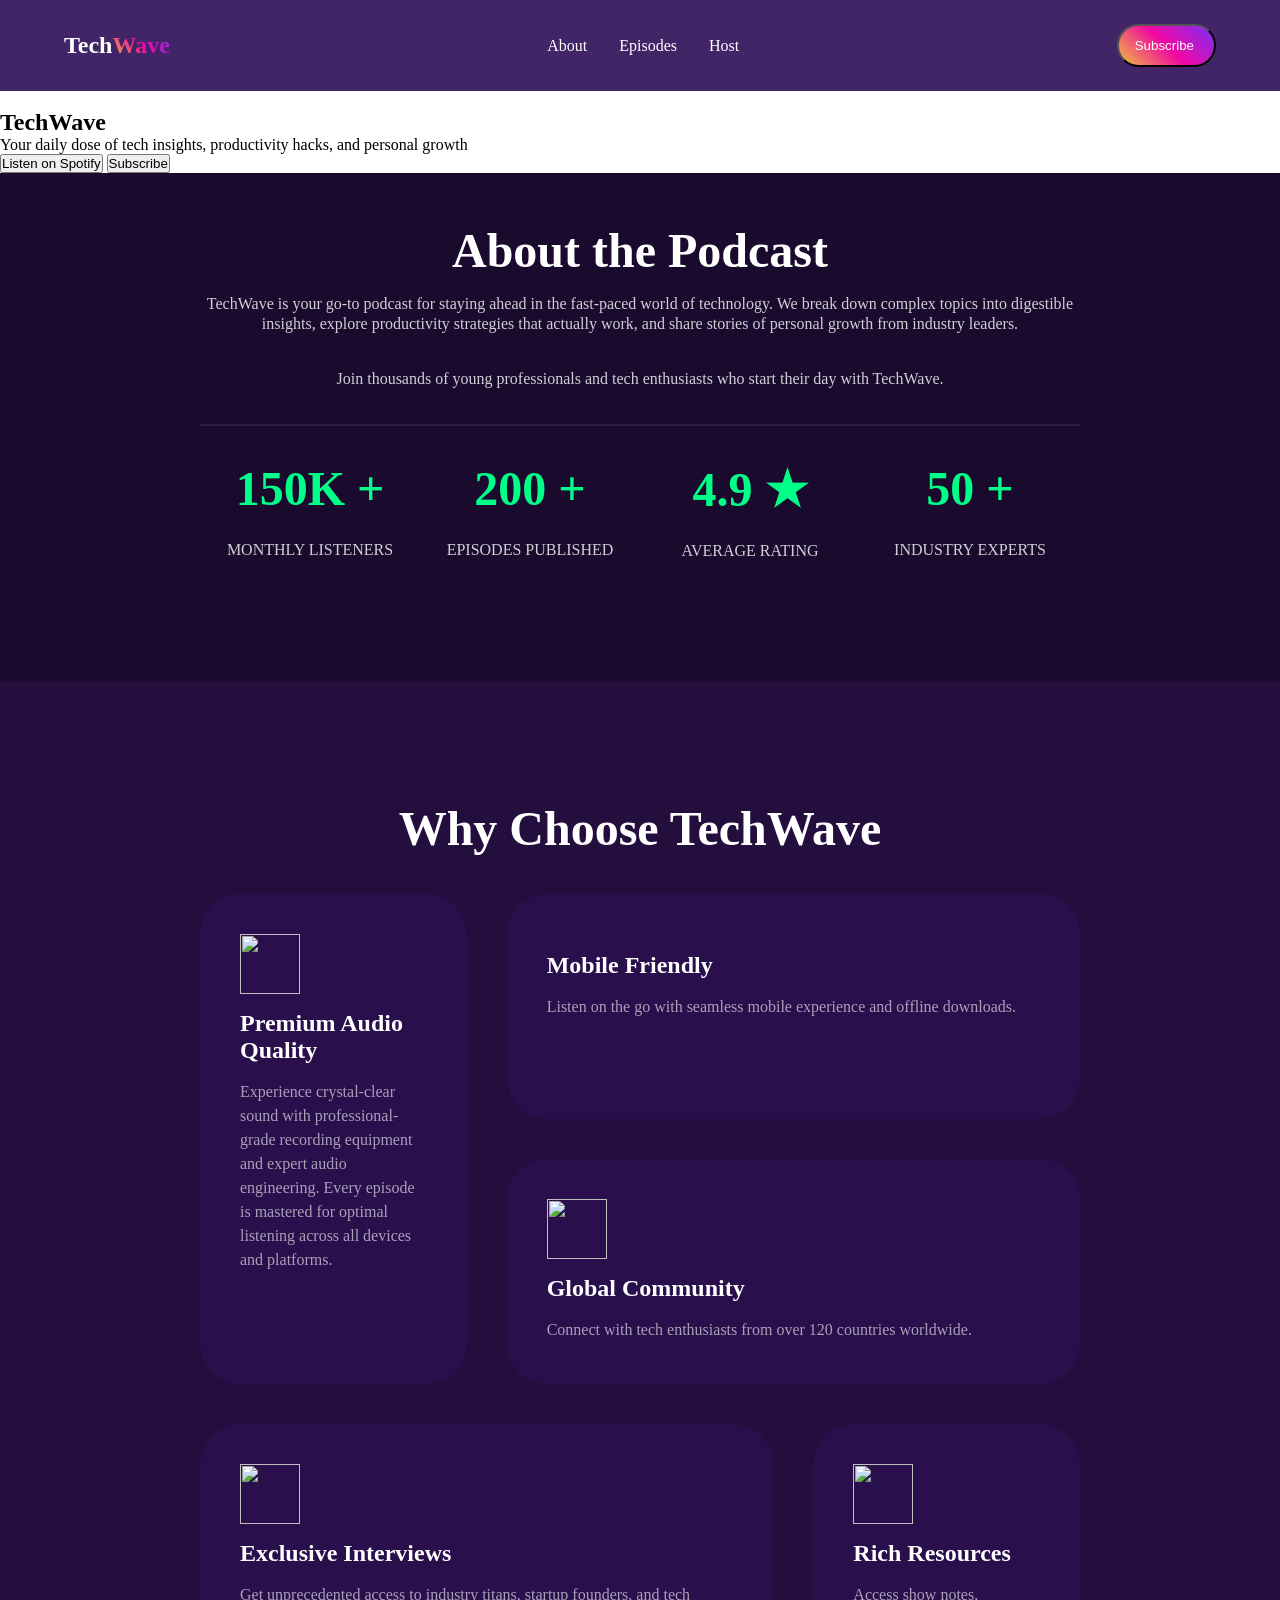
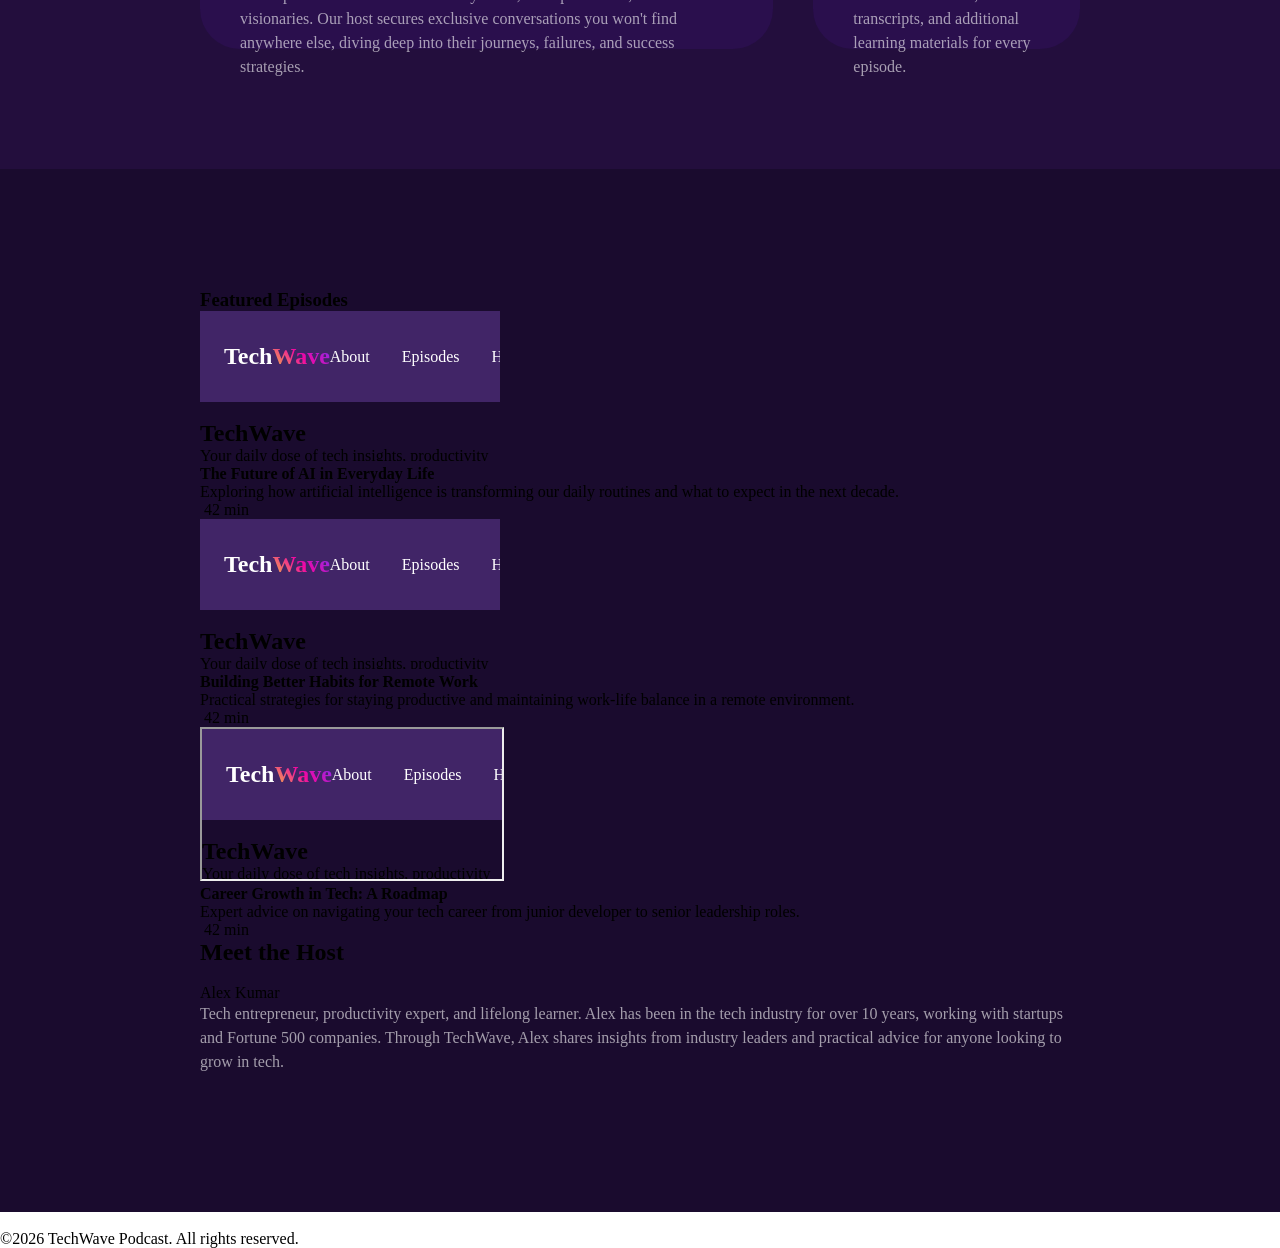
==== B13-A02-TechWave/index.html @ 0a2f47e9 "added css in 3 section" ====
<!DOCTYPE html>
<html lang="en">
<head>
    <meta charset="UTF-8">
    <meta name="viewport" content="width=device-width, initial-scale=1.0">
    <title>B13-A02-TechWave</title>

    <!-- css file link -->
    <link rel="stylesheet" href="./assets/style.css">
    <!-- icon awesome link -->
    <link rel="stylesheet" href="https://cdnjs.cloudflare.com/ajax/libs/font-awesome/7.0.1/css/all.min.css">
</head>
<body>
    <header>
        <nav class="navbar">
            <div class="navbar-content  display-flex">
                <p class="logo"><span class="text-color-white">Tech</span><span class="gradient-text">Wave</span></p>
            <ul class="menu display-flex">
                <li><a href="#">About</a></li>
                <li><a href="#">Episodes</a></li>
                <li><a href="#">Host</a></li>
            </ul>
            <button class="btn text-color-white">Subscribe<i class="fa-solid fa-arrow-right"></i></button>
            </div>
        </nav>

        <div class="hero">
            <!-- <div class="hero-background">
                 <img src="./assets/hero-bg.png" alt="" class="bg-image">
            </div>
            -->

            <div class="hero-content">
                <img src="./assets/hero-circle.png" alt="" class="hero-circle">
                <h2>TechWave</h2>
                <p>Your daily dose of tech insights, productivity hacks, and personal growth</p>
                <button class="spotify"> <img src="./assets/spotify.png" alt="">Listen on Spotify</button>
                <button class="subscribe">Subscribe</button>
            </div>
        </div>
    </header>
    <main>
        <section class="about">
           <div class="about-content display-flex">
            
             <h2 class="about-title">About the Podcast</h2>
            <p class="about-description">
                TechWave is your go-to podcast for staying ahead in the fast-paced world of technology.
                We break down complex topics into digestible insights, explore productivity strategies that actually work,
                and share stories of personal growth from industry leaders.</p>
            <p class="bottom-description">Join thousands of young professionals and tech enthusiasts who start their day with TechWave.</p>

             <hr class="horizontal">

           <div class="about-cards display-flex">
            <div class="card">
                <p class="card-number">150K +</p>
                <p class="stat-label">Monthly Listeners</p>
            </div>
            <div class="card">
                <p class="card-number">200 +</p>
                <p class="stat-label">Episodes Published</p>
            </div>
            <div class="card">
                <p class="card-number">4.9 ★</p>
                 <p class="stat-label">Average Rating</p>
            </div>
            <div class="card">
                <p class="card-number">50 +</p>
               <p class="stat-label">Industry Experts</p>
            </div>
           </div>

        </div>

          
        </section>

        <section class="why-choose bg-color">
            <h2 class="section-title">Why Choose TechWave</h2>
            <div class="choose-cards-container">
                <div class="card-1">
                     <img src="./assets/headphone.png" alt="" class="card-image">
                    <h4 class="card-title">Premium Audio Quality</h4>
                    <p class="card-description">Experience crystal-clear sound with professional-grade recording equipment and expert audio engineering. Every episode is mastered for optimal listening across all devices and platforms.</p>
                </div>
                <div class="card-2">
                   <img src="./assets/device.png" alt="" >
                    <h4 class="card-title">Mobile Friendly</h4>
                    <p class="card-description">Listen on the go with seamless mobile experience and offline downloads.</p>
                </div>
                <div class="card-2">
                    <img src="./assets/location.png" alt="" class="card-image">
                    <h4 class="card-title">Global Community</h4>
                    <p class="card-description">Connect with tech enthusiasts from over 120 countries worldwide.</p>
                </div>
                <div class="card-2">
                    <img src="" alt="" class="card-image">
                    <h4 class="card-title">Exclusive Interviews</h4>
                    <p class="card-description">Get unprecedented access to industry titans, startup founders, and tech visionaries. Our host secures exclusive conversations you won't find anywhere else, diving deep into their journeys, failures, and success strategies.</p>
                </div>
                <div class="card-5">
                    <img src="./assets/resource.png" alt="" class="card-image">
                    <h4 class="card-title">Rich Resources</h4>
                    <p class="card-description">Access show notes, transcripts, and additional learning materials for every episode.</p>
                </div>
            </div>
        </section>

        <section class="Featured-Episodes">
                
            <div class="Featured-Episodes-cards">
              <h3 class="Featured-heading">Featured Episodes</h3>
                <div class="card">
                <iframe src="#" frameborder="0"></iframe>
                <h4 class="iframe-title">The Future of AI in Everyday Life</h4>
                <p class="video-description">Exploring how artificial intelligence is transforming our daily routines and what to expect in the next decade.</p>
                <p class="doration"><img src="./assets/clock.png" alt=""> 42 min</p>
                </div>

                <div class="card">
                <iframe src="#" frameborder="0"></iframe>
                <h4 class="iframe-title">Building Better Habits for Remote Work</h4>
                <p class="video-description">Practical strategies for staying productive and maintaining work-life balance in a remote environment.</p>
                <p class="doration"><img src="./assets/clock.png" alt=""> 42 min</p>
                </div>

                <div class="card">
                <iframe src="#" ></iframe>
                <h4 class="iframe-title">Career Growth in Tech: A Roadmap</h4>
                <p class="video-description">Expert advice on navigating your tech career from junior developer to senior leadership roles.</p>
                <p class="doration"><img src="./assets/clock.png" alt=""> 42 min</p>
                </div>
            </div>


            <div class="host-meet">
                <h2 class="meet-heading">Meet the Host</h2>
                <div class="host-details">
                    <img src="./assets/host.png" alt="" class="host-image">
                    <p class="host-name">Alex Kumar</p>
                    <p class="host-experience card-description">Tech entrepreneur, productivity expert, and lifelong learner. Alex has been in the tech industry for over 10 years, working with startups and Fortune 500 companies. Through TechWave, Alex shares insights from industry leaders and practical advice for anyone looking to grow in tech.</p>
                    <img src="./assets/linkedin.png" alt="" class="in-icon">
                    <img src="./assets/x.png" alt="" class="x-icon">
                    <img src="./assets/instagram.png" alt="" class="inst-icon">
                    <img src="./assets/youtube.png" alt="" class="youtube-icon">
                </div>
                
            </div>
        </section>
    </main>
    <footer>
        <p class="logo"></p>
        <div class="icons">
            <img src="./assets/spotify.png" alt="" class="spotify-icon">
            <img src="./assets/apple-podcast.png" alt="" class="apple-icon">
            <img src="./assets/youtube.png" alt="" class="youtube-icon">
            <img src="./assets/twitter.png" alt="" class="twitter-icon">
        </div>
        <p class="copyright">&copy;2026 TechWave Podcast. All rights reserved.</p>
    </footer>
</body>
</html>
---- B13-A02-TechWave/assets/style.css ----
*{
    margin: 0px;
    padding: 0px;
    box-sizing: border-box;
}


/* shared styel  */

.display-flex{
    display: flex;
}

.section-title{
    font-size: 3rem;
    margin-bottom: 38px;
    text-align: center;
    color: white;
 }

.text-color-white{
    color: white;
}

.card-description{
    color: #ffffff;
    line-height: 24px;
    opacity: 60%;
}


.gradient-text {
  background: linear-gradient(
    45deg,
    #eebf3e,
    #F107A3,
    #7B2FF7
  );
  -webkit-background-clip: text;
  -webkit-text-fill-color: transparent;
}

.bg-color{
    background-color: #230E3D;
}

/* ======================= main style ===================================*/

.navbar{
     background-color: #412567;
    
}
.navbar-content{
    max-width: 1200px;
    justify-content: space-between;
    align-items: center;
    margin: 0px auto;
    padding: 24px;
   
}


.logo{
    font-weight: bold;
    font-size: 1.5rem;
}


.menu{
gap: 32px;
}

.menu li{
    list-style: none;
   
}
.menu li a{
    text-decoration: none;
     color: white;
     line-height: 120%;
}


.btn{
    border-radius: 10000px;
    padding: 12px 16px;
    background: linear-gradient(
        45deg,
     #eebf3e,
     #F107A3,
     #7B2FF7
  );
}

.btn i {
    margin-left: 4px;
}


/*================================= hero section styles ============================*/


.hero{
   background-image: url(./hero-bg.png);
}

/* ============= about section ============== */

.about{
   background-color: #1A0B2E;
   padding: 50px 200px 120px 200px;
   text-align: center;
}

.about-content{
    max-width: 1200px;
    margin: 0px auto;
    flex-direction: column;
}

.about-title{
    font-size: 3rem;
    margin-bottom: 16px;
    color: white;
}

.horizontal{
    color: #FFFFFF;
    opacity: 10%;
    
    
}
.about-description, .bottom-description, .stat-label{
    font-size: 1rem;
    opacity: 80%;
    color: white;
    line-height: 20px;
    margin-bottom: 35px;
}

.stat-label{
    text-transform: uppercase;
     margin-bottom: 0px;
}

.about-cards{
    justify-content: space-between;
    margin-top: 35px;
    text-align: center;
}
.about-cards .card{
    /* border: 1px solid red; */
    width: 240px;
}
.card-number{
    color: #00FF88;
    font-size: 3rem;
    font-weight: bold;
    margin-bottom: 24px;
}



 /* =============================== why-choose section ======================================== */

 .why-choose{
    padding: 120px 200px;
 }


 .choose-cards-container{
    display: grid;
    gap: 40px;
    grid-template-columns: repeat(3, 1fr);
    grid-template-rows: repeat(3, 225px);

 }

 /* .choose-card{
    
 } */

 .choose-cards-container .card-1{
    grid-row: span 2;
    gap: 16px;
    flex-direction: column;
    border-radius: 40px;
    background-color: #35116562;
    padding: 40px;
 }

  .choose-cards-container .card-2{
    grid-column: span 2;
    gap: 16px;
    flex-direction: column;
    border-radius: 40px;
    background-color: #35116562;
    padding: 40px;
  }

   .choose-cards-container .card-5{
    grid-column: span 1;
    gap: 16px;
    flex-direction: column;
    border-radius: 40px;
    background-color: #35116562;
    padding: 40px;
  }

  .card-title{
    color: white;
    font-size: 1.5rem;
     margin-bottom: 16px;

  }

  .card-image{
    width: 60px;
    height: 60px;
     margin-bottom: 16px;
  }



  /* ============================== Featured-Episodes section ========================== */

  .Featured-Episodes{
    padding: 120px 200px;
    background-color: #1A0B2E;
  }
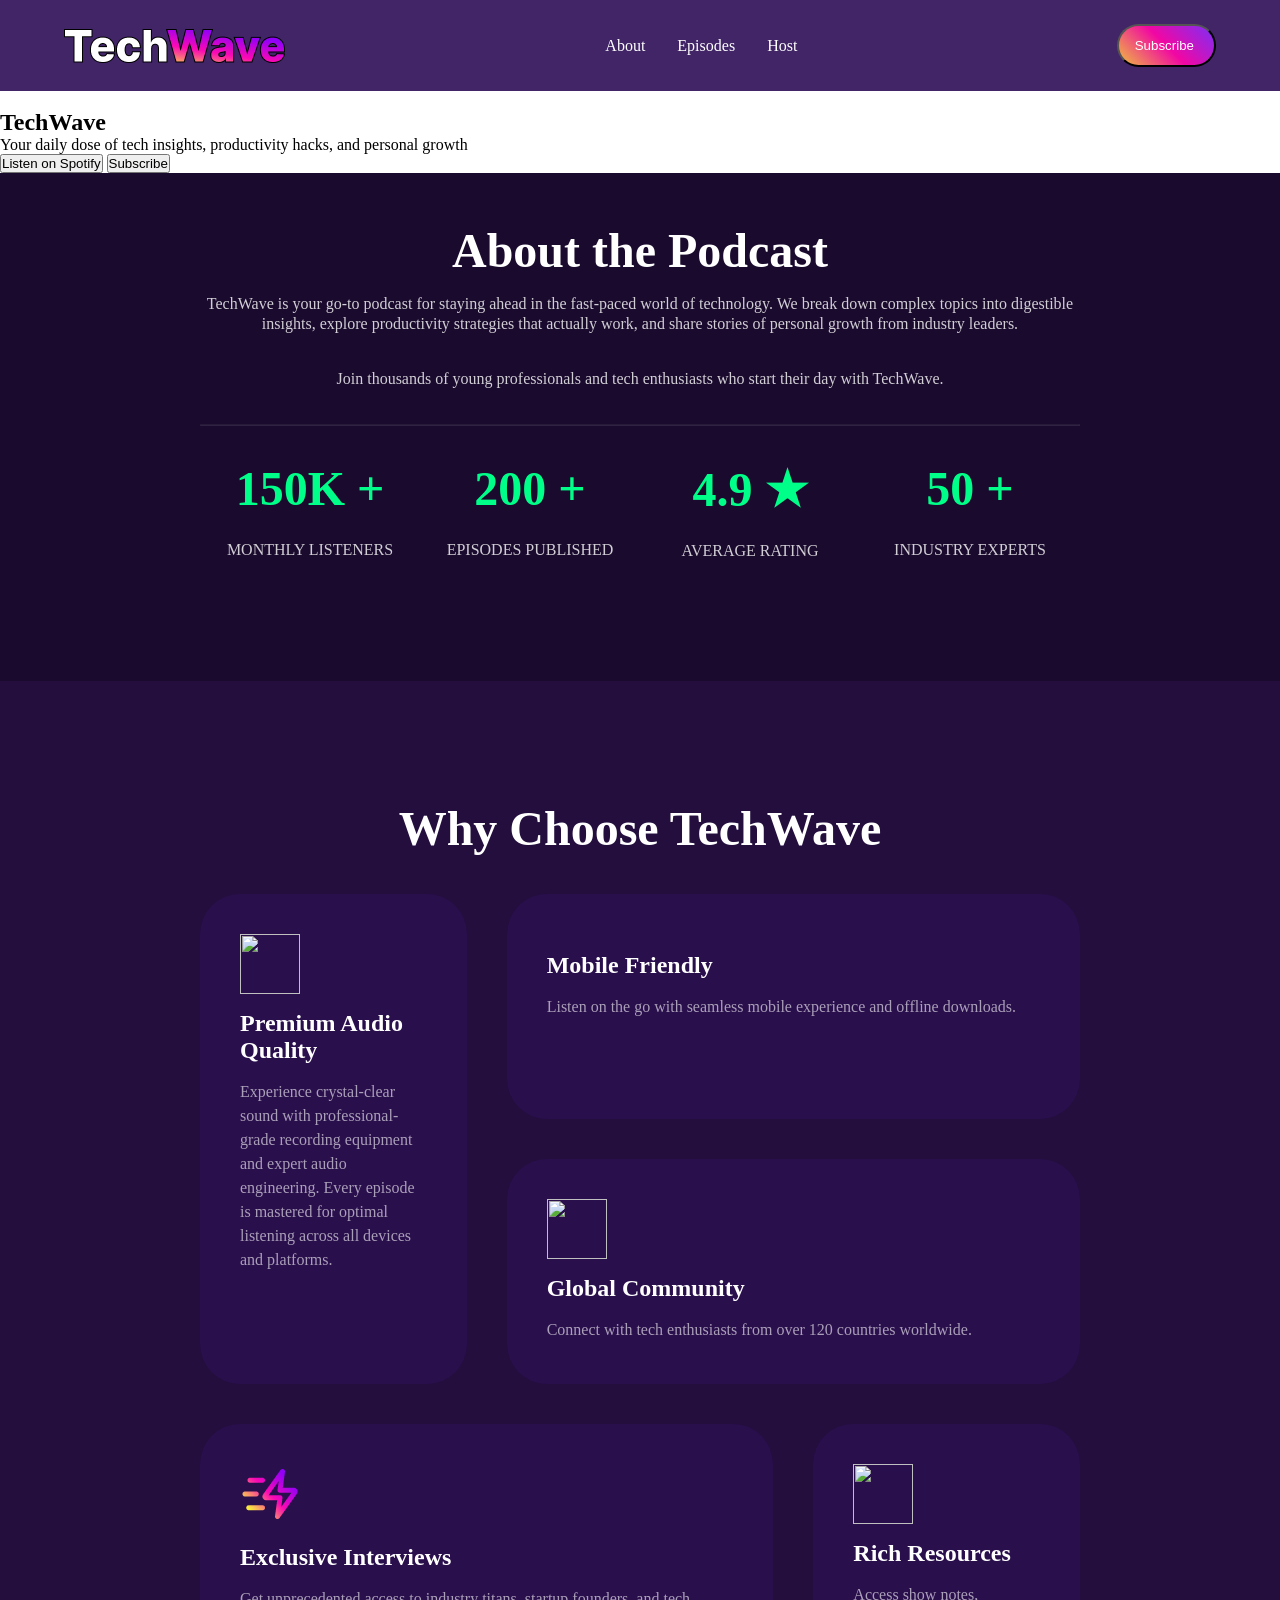
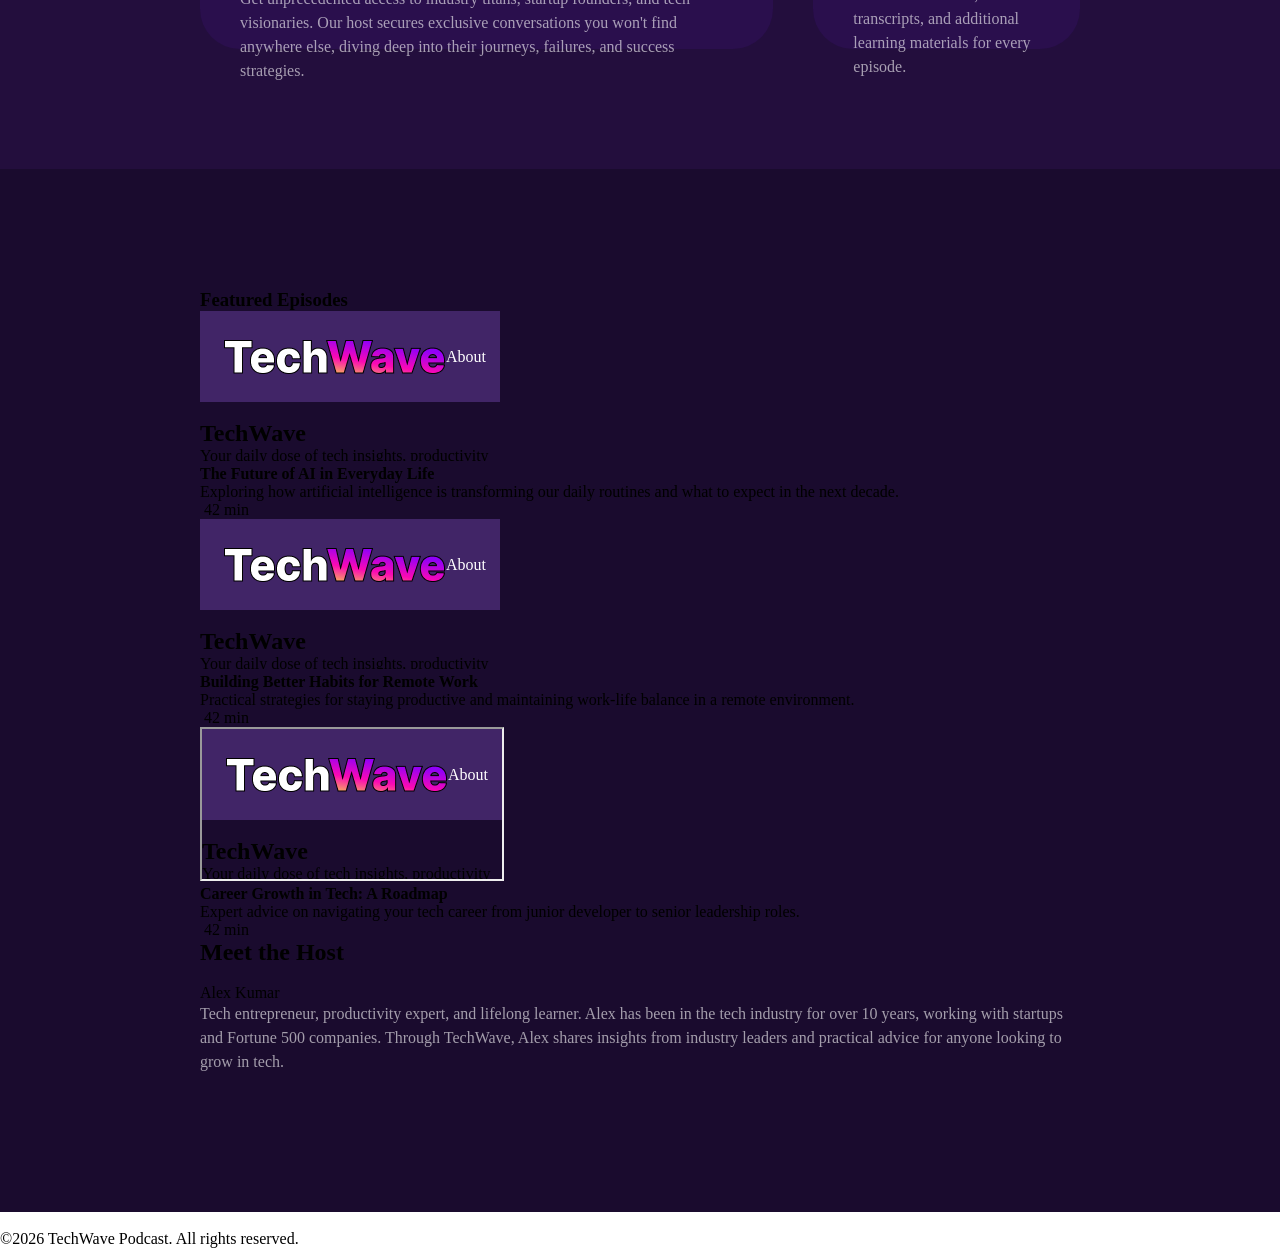
==== commit 18b04e47: "added logo in navbar" ====
--- a/B13-A02-TechWave/index.html
+++ b/B13-A02-TechWave/index.html
@@ -14,7 +14,7 @@
     <header>
         <nav class="navbar">
             <div class="navbar-content  display-flex">
-                <p class="logo"><span class="text-color-white">Tech</span><span class="gradient-text">Wave</span></p>
+                <img src="./assets/TechWave.png" alt="" class="logo">
             <ul class="menu display-flex">
                 <li><a href="#">About</a></li>
                 <li><a href="#">Episodes</a></li>
@@ -95,7 +95,7 @@
                     <p class="card-description">Connect with tech enthusiasts from over 120 countries worldwide.</p>
                 </div>
                 <div class="card-2">
-                    <img src="" alt="" class="card-image">
+                    <img src="./assets/zap-fast.png" alt="" class="card-image">
                     <h4 class="card-title">Exclusive Interviews</h4>
                     <p class="card-description">Get unprecedented access to industry titans, startup founders, and tech visionaries. Our host secures exclusive conversations you won't find anywhere else, diving deep into their journeys, failures, and success strategies.</p>
                 </div>
--- a/B13-A02-TechWave/assets/style.css
+++ b/B13-A02-TechWave/assets/style.css
@@ -29,16 +29,6 @@
 }
 
 
-.gradient-text {
-  background: linear-gradient(
-    45deg,
-    #eebf3e,
-    #F107A3,
-    #7B2FF7
-  );
-  -webkit-background-clip: text;
-  -webkit-text-fill-color: transparent;
-}
 
 .bg-color{
     background-color: #230E3D;
@@ -57,12 +47,6 @@
     margin: 0px auto;
     padding: 24px;
    
-}
-
-
-.logo{
-    font-weight: bold;
-    font-size: 1.5rem;
 }
 
 
@@ -176,9 +160,7 @@
 
  }
 
- /* .choose-card{
-    
- } */
+
 
  .choose-cards-container .card-1{
     grid-row: span 2;
